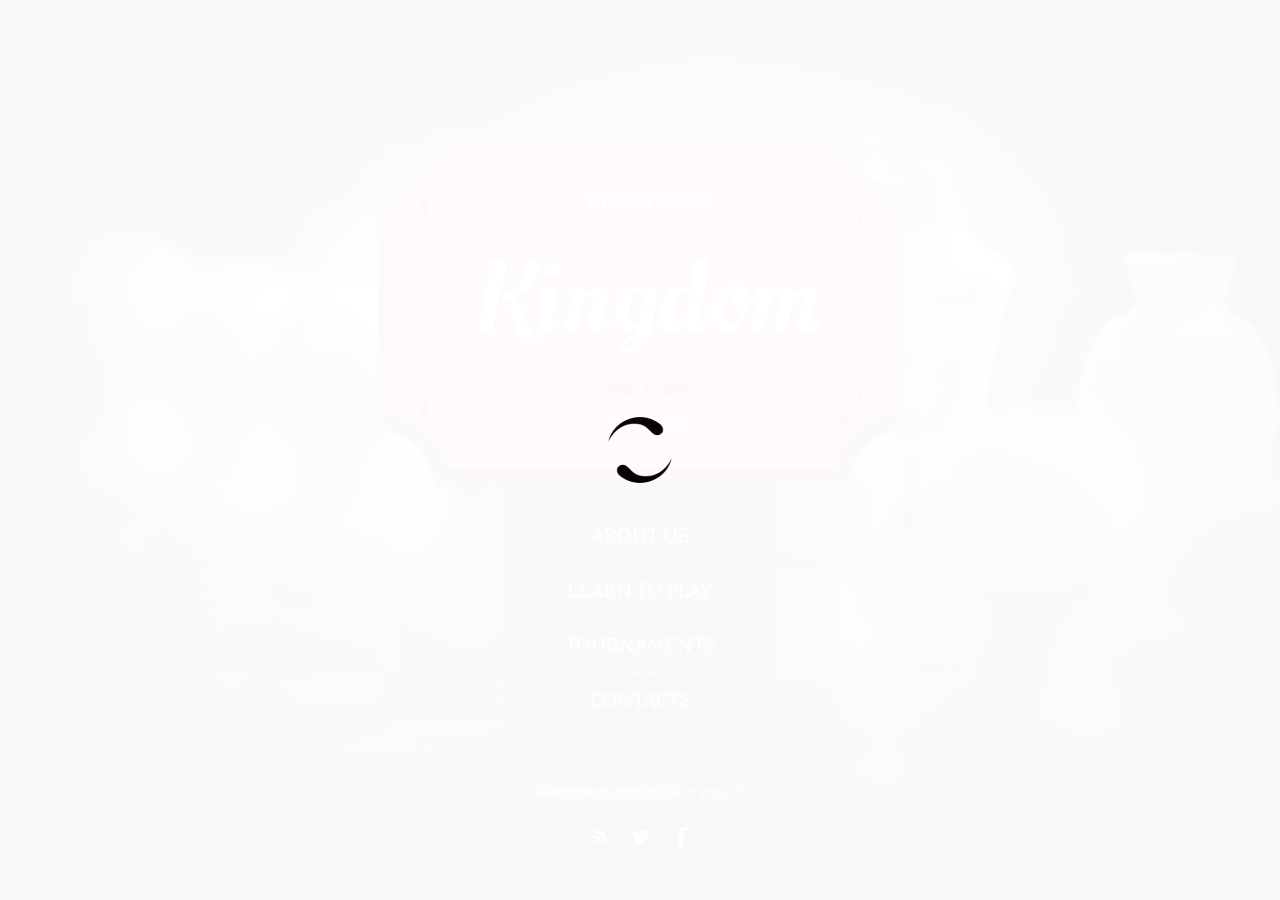
==== index.html @ 56e43ca1 "holden smells" ====
<!DOCTYPE HTML>
<html lang="en">
<head>
	<title>index</title>
	<meta charset="utf-8">
	<meta name="viewport" content="width=device-width, initial-scale=1.0">
    <link rel="icon" href="img/favicon.ico" type="image/x-icon">
    <link rel="shortcut icon" href="img/favicon.ico" type="image/x-icon" />
    <meta name="description" content="Your description">
    <meta name="keywords" content="Your keywords">
    <meta name="author" content="Your name">
 	<link rel="stylesheet" href="css/bootstrap.css" type="text/css" media="screen">
    <link rel="stylesheet" href="css/style.css" type="text/css" media="screen">
	<script type="text/javascript" src="js/include_script.js"></script>
	<!--[if lt IE 8]><div style='text-align:center'><a href="http://www.microsoft.com/windows/internet-explorer/default.aspx?ocid=ie6_countdown_bannercode"><img src="http://www.theie6countdown.com/img/upgrade.jpg"border="0"alt=""/></a></div><![endif]-->
  	<!--[if lt IE 9]>
	   	<script src="http://html5shim.googlecode.com/svn/trunk/html5.js"></script>
	    <link href="css/ie.css" rel="stylesheet" type="text/css">
    <![endif]-->
</head>
<body>
<!--web site spinner-->
	<div id="webSiteLoader"></div>
<!--button back top-->
	<!--<div id="back-top"></div>-->
<!--page spinner-->
	<div id="pageLoader"><div></div></div>
<!--background image-->
	<img class="image_resize" src="img/bg_pic.jpg" alt="">
<!--content wrapper-->
	<div id="wrapper">
<!--header-->
		<header>
			<div class="container">
				<div class="row">
					<div class="span12">
<!--logo and company name-->		
						<h1><a href="index.html" id="logo">forepoint</a></h1>
			<!--menu-->
                        <div class="menuMov">
							<div class="menu">
								<ul class="sf-menu">
									<li class="size_1"><a href="index1.html"><div class="mText">About US</div></a></li>
									<li class="size_2"><a href="index2.html"><div class="mText">LEARN TO PLAY</div></a>
										<ul class="submenu_1">
											<li><a href="index5.html">team</a></li>
											<li><a href="index5.html">news</a>
												<ul class="submenu_2">
													<li><a href="index5.html">Fresh</a></li>
													<li><a href="index5.html">Archive</a></li>
												</ul> 
											</li>
											<li><a href="index5.html">awards</a></li>
										</ul>
									</li>
									<li class="size_2"><a href="index3.html"><div class="mText">TOURNAMENTs</div></a></li>
									<li class="size_1 last"><a href="index4.html"><div class="mText">CONTACTS</div></a></li>
								</ul>
							</div>
						</div>
					</div>
				</div>
			</div>
		</header>
		<div class="splashHolder">	
			<div class="container">
				<div>
					<div class="logo_spl"></div>
					<div class="menu_spl">
						<ul>
                    		<li>
                    			<a href="index1.html">About US</a>
                    		</li>
                    		<li>
                    			<a href="index2.html">LEARN TO PLAY</a>
                    		</li>
                    		<li>
                    			<a href="index3.html">TOURNAMENTs</a>
                    		</li>
                    		<li>
                    			<a href="index4.html">CONTACTS</a>
                    		</li>
                    	</ul>
					</div>
				</div>
			</div>
    	</div>
<!--content-->	
		<div class="containerHolder">
    		<section>
                <div class="container">
                    <div class="dynamicContent">
                    	
                    </div>
                </div>
    		</section>
		</div>
<!--footer-->	
		<footer>
			<div class="container">
				<div class="row">
					<div class="span12">
						<p>Kingdom &copy; 2013 | <a class="link_0 animate" href="index6.html">Privacy Policy</a>&nbsp;<!-- {%FOOTER_LINK} --></p>
					</div>
				</div>
				<div class="row">
					<div class="span12">
						<ul class="social-icon">
							<li><a href="#" class="animate"><img src="img/soc_icon1.png" alt=""></a></li>
							<li><a href="#" class="animate"><img src="img/soc_icon2.png" alt=""></a></li>
							<li><a href="#" class="animate"><img src="img/soc_icon3.png" alt=""></a></li>
						</ul>
					</div>
				</div>
			</div>
		</footer>			
	</div>
	<script type="text/javascript" src="js/bootstrap.js"></script>
<!-- coded by Cleric -->
</body>
</html>
---- css/style.css ----
@import url(//fonts.googleapis.com/css?family=Bitter);
/*------ template stylization ------*/
body {
  background: #ffffff;
  font: 14px Arial, Helvetica, sans-serif;
  line-height: 24px;
  color: #775a56;
  min-width: 1200px;
}
.nav-collapse.collapse {
  text-transform: none;
}
#webSiteLoader {
  position: fixed;
  width: 100%;
  height: 100%;
  background: #ffffff url('../img/web_site_loader.gif') center no-repeat;
  z-index: 1023;
  top: 0;
}
#pageLoader {
  position: fixed;
  width: 72px;
  height: 72px;
  top: 50%;
  left: 50%;
  margin: -36px 0 0 -36px;
  background: url('../img/bg_loader.png') 0 0 no-repeat;
  z-index: 1000;
  padding: 3px;
  display: none;
}
#pageLoader > div {
  margin: 9px 10px;
  background: url('../img/web_page_loader.gif') 0 0 no-repeat;
  width: 46px;
  height: 46px;
}
#back-top {
  position: fixed;
  bottom: 10px;
  right: 10px;
  width: 50px;
  height: 50px;
  background: url("../img/up-arrow.png") center 12px no-repeat;
  z-index: 1000;
  -webkit-border-radius: 5px;
  -moz-border-radius: 5px;
  border-radius: 5px;
  display: none;
  cursor: pointer;
}
.animate,
.animate:hover {
  -webkit-transition: all 0.5s ease;
  -moz-transition: all 0.5s ease;
  -o-transition: all 0.5s ease;
  transition: all 0.5s ease;
}
h1 {
  position: absolute;
  margin: 146px 0 0 441px;
  z-index: 20;
}
h2 {
  text-shadow: 1px 2px 1px rgba(0, 0, 0, 0.5);
  text-transform: uppercase;
  line-height: 32px;
  margin-top: 2px;
}
h3 {
  color: #ffffff;
  text-shadow: 1px 2px 1px rgba(0, 0, 0, 0.5);
  text-transform: uppercase;
  line-height: 24px;
  margin-bottom: 0;
}
.extra-wrap {
  overflow: hidden;
}
/*------ header ------- */
header {
  position: absolute;
  width: 100%;
  z-index: 5;
  margin: 0 auto;
  top: 0;
  z-index: 800;
}
#logo {
  display: inline-block;
  position: relative;
  background: url('../img/logo2.png') 0 0 no-repeat;
  width: 290px;
  height: 196px;
  text-indent: -9999px;
  margin: 0;
}
#logo:hover {
  text-decoration: none;
}
/*--- menu ------*/
.menuMov {
  position: relative;
  width: 100%;
  height: 103px;
  margin: 0 auto;
  background: url('../img/bg_menu2.jpg') 0 0 repeat-x;
  margin-top: 193px;
  z-index: 10;
  -webkit-border-radius: 10px;
  -moz-border-radius: 10px;
  border-radius: 10px;
}
.menuMov .size_1 {
  width: 211px;
}
.menuMov .size_2 {
  width: 229px;
}
.menu {
  position: relative;
  z-index: 1;
  display: inline-block;
  text-transform: uppercase;
}
.sf-menu {
  z-index: 3;
  position: relative;
  display: inline-block;
  margin-left: 0;
}
.sf-menu > li:first-child + li {
  margin-right: 290px;
}
.sf-menu > li {
  position: relative;
  color: #ffffff;
  display: inline-block;
  float: left;
  height: 101px;
  text-align: center;
}
.sf-menu > li:after {
  position: absolute;
  display: block;
  width: 2px;
  height: 101px;
  background: url('../img/sep_menu.png') no-repeat 0 0;
  top: 0;
  right: -2px;
  pointer-events: none;
  content: "";
}
.sf-menu > li.last:after {
  display: none;
}
.sf-menu > li > a {
  display: inline-block;
  position: relative;
  width: 100%;
  height: 101px;
  overflow: hidden;
}
.sf-menu > li > a:hover {
  text-decoration: none;
}
.sf-menu > li.active > a {
  text-decoration: none;
}
.submenu_1 {
  position: absolute;
  top: 103px;
  left: 39px;
  width: 148px;
  padding: 20px 0;
  z-index: 5;
  background: #5e2f28;
  margin: 0;
}
.submenu_1 li {
  position: relative;
  list-style: none;
  text-align: center;
  margin-bottom: 7px;
}
.submenu_1 a {
  font: 15px/17px 'Bitter', serif;
  color: #ffffff;
  position: relative;
  display: inline-block;
  padding: 1px 0 1px  !important;
  text-decoration: none;
  z-index: 1;
  -webkit-transition: all 0.5s ease;
  -moz-transition: all 0.5s ease;
  -o-transition: all 0.5s ease;
  transition: all 0.5s ease;
}
.submenu_1 a:hover {
  color: #ff7f66 !important;
}
.submenu_1 li > a:hover,
.submenu_1 li .hoverItem {
  color: #ff7f66 !important;
}
.submenu_2 {
  position: absolute;
  width: 138px;
  left: 150px;
  top: -7px;
  z-index: 10;
  margin: 0;
  padding: 7px 0 7px;
  background: #3b1e19;
}
.submenu_2 .marTop {
  margin: 10px 0 0;
}
.submenu_2 .marBot {
  margin: 0 0 0px;
}
.submenu_2 a {
  color: #ffffff;
  -webkit-transition: all 0.5s ease;
  -moz-transition: all 0.5s ease;
  -o-transition: all 0.5s ease;
  transition: all 0.5s ease;
}
.submenu_2 a:hover {
  color: #ff7f66 !important;
}
.submenu_2 li > a:hover,
.submenu_2 li .hoverItem {
  color: #ff7f66 !important;
}
.mText {
  font: 20px/20px 'Bitter', serif;
  color: #ffffff;
  position: absolute;
  width: 100%;
  z-index: 1;
  text-align: center;
  left: 0;
  padding-top: 40px;
}
.mTextOver {
  font: 20px/20px 'Bitter', serif;
  color: #ff9a7c;
  position: relative;
  width: 100%;
  z-index: 3;
  text-align: center;
  top: -100px;
}
._area {
  position: absolute;
  width: 100%;
  height: 100%;
  top: 0;
  z-index: 5;
  left: 0;
  display: block;
}
._overPl {
  position: absolute;
  width: 100%;
  height: 84px;
  bottom: 100px;
  z-index: 2;
  left: 0;
  display: block;
  background: none;
}
._overLine {
  position: absolute;
  width: 100%;
  height: 4px;
  top: 0;
  z-index: 10;
  left: 0;
  display: none;
  background: #ff9a7c;
  opacity: 0;
}
/*--- menu end ------*/
/*--- header end ------*/
/*------ content ------- */
.splashHolder {
  position: absolute;
  width: 1170px;
  left: 50%;
  top: -725px;
  margin-left: -585px;
}
.splashHolder .container {
  text-align: center;
}
.splashHolder .logo_spl {
  position: relative;
  width: 100%;
  height: 355px;
  background: url('../img/logo1.png') 50% 0 no-repeat;
  z-index: 5;
}
.splashHolder .menu_spl {
  font: 20px/20px 'Bitter', serif;
  color: #ffffff;
  position: relative;
  display: inline-block;
  width: 274px;
  background: #5e3028 url('../img/bg_menu1.png') 0 bottom no-repeat;
  -webkit-box-shadow: 1px 2px 0 rgba(19, 12, 22, 0.4);
  -moz-box-shadow: 1px 2px 0 rgba(19, 12, 22, 0.4);
  box-shadow: 1px 2px 0 rgba(19, 12, 22, 0.4);
  -webkit-border-radius: 0 0 12px 12px;
  -moz-border-radius: 0 0 12px 12px;
  border-radius: 0 0 12px 12px;
  text-transform: uppercase;
  margin-top: -2px;
}
.splashHolder .menu_spl ul {
  margin: 0;
  padding: 25px 0 26px;
}
.splashHolder .menu_spl ul li {
  position: relative;
  list-style: none;
}
.splashHolder .menu_spl ul li:after {
  position: absolute;
  display: block;
  width: 47px;
  height: 4px;
  background: url('../img/sep_menu_spl.png') no-repeat 0 0;
  bottom: 0;
  right: 109px;
  pointer-events: none;
  content: "";
}
.splashHolder .menu_spl ul li.last:after {
  display: none;
}
.splashHolder .menu_spl ul li a {
  color: #ffffff;
  position: relative;
  display: inline-block;
  overflow: hidden;
  padding: 13px 0;
  width: 100%;
  z-index: 1;
  -webkit-transition: all 0.5s ease;
  -moz-transition: all 0.5s ease;
  -o-transition: all 0.5s ease;
  transition: all 0.5s ease;
}
.splashHolder .menu_spl ul li a:hover {
  color: #ff9a7c;
  text-decoration: none;
}
#wrapper .containerHolder {
  position: relative;
  width: 100%;
  z-index: 795;
  top: 0;
}
#wrapper section > div {
  position: relative;
}
#wrapper section {
  position: relative;
  width: 100%;
  height: 100%;
}
#wrapper > section > div {
  position: relative;
}
.container {
  position: relative;
  z-index: 1;
}
.dynamicContent {
  position: absolute;
  width: 100%;
  top: 378px;
}
.inner {
  padding: 0;
}
.cont_bg {
  position: absolute;
  width: 100%;
  height: 100%;
}
.block_1 {
  position: relative;
  display: block;
  background: #2f2524 url('../img/block_bg.jpg') 0 bottom repeat-x;
}
.block_1 img {
  margin-bottom: 19px;
}
.block_1 .block_info_1 {
  position: relative;
  display: inline-block;
  padding: 0 30px;
  text-align: center;
}
.block_1 .block_info_1 .sep_hor {
  margin-bottom: 8px;
}
.block_1 .block_info_1 p {
  margin-bottom: 5px;
}
.sep_hor {
  position: relative;
  display: block;
  width: 100%;
  height: 6px;
  background: url('../img/sep_cont.png') 50% 0 no-repeat;
}
.btn {
  font: 15px/16px 'Bitter', serif;
  letter-spacing: 0;
  color: #ffffff;
  text-shadow: none;
  position: relative;
  display: inline-block;
  padding: 0;
  border: none;
  -webkit-border-radius: 0;
  -moz-border-radius: 0;
  border-radius: 0;
  -webkit-box-shadow: inset 0 0 0;
  -moz-box-shadow: inset 0 0 0;
  box-shadow: inset 0 0 0;
  -webkit-box-shadow: none;
  -moz-box-shadow: none;
  box-shadow: none;
  cursor: pointer;
}
.btn:hover,
.btn:active {
  color: #ff7f66;
  text-decoration: none;
}
.btn1 {
  position: relative;
  padding: 0;
  margin-left: 317px;
  display: block!important;
  width: 53px;
  height: 55px;
  overflow: hidden;
}
.btn1 span {
  position: absolute;
  display: block;
  top: 0;
  width: 53px;
  height: 55px;
  background: url('../img/bg_more.png') 0 bottom no-repeat;
}
.block_2 {
  position: relative;
  display: block;
  padding: 30px 40px;
  background: #2f2524 url('../img/block_bg.jpg') 0 bottom repeat-x;
}
/*----------------------------scroll----------------------------*/
.scroll {
  height: 252px!important;
  overflow: hidden!important;
  top: 9px;
  left: 0;
  display: inline-block;
}
.scroll-btns {
  position: relative;
  float: right;
  top: -325px;
  z-index: 200;
  display: block;
}
.btndown,
.btnup {
  display: inline-block;
  position: relative;
  width: 30px;
  height: 30px;
  float: left;
  margin-left: 7px;
  -webkit-border-radius: 6px;
  -moz-border-radius: 6px;
  border-radius: 6px;
}
.btndown > span,
.btnup > span {
  position: relative;
  display: block;
  width: 100%;
  height: 100%;
}
.btndown > span {
  background: url('../img/up_button.png') 0 top no-repeat;
  width: 30px;
  height: 30px;
  overflow: hidden;
  -webkit-transition: all 0.25s ease;
  -moz-transition: all 0.25s ease;
  -o-transition: all 0.25s ease;
  transition: all 0.25s ease;
}
.btndown:hover > span {
  background: url('../img/up_button.png') 0 bottom no-repeat;
  -webkit-transition: all 0.25s ease;
  -moz-transition: all 0.25s ease;
  -o-transition: all 0.25s ease;
  transition: all 0.25s ease;
}
.btnup > span {
  background: url('../img/down_button.png') 0 top no-repeat;
  width: 30px;
  height: 30px;
  overflow: hidden;
  -webkit-transition: all 0.25s ease;
  -moz-transition: all 0.25s ease;
  -o-transition: all 0.25s ease;
  transition: all 0.25s ease;
}
.btnup:hover > span {
  background: url('../img/down_button.png') 0 bottom no-repeat;
  -webkit-transition: all 0.25s ease;
  -moz-transition: all 0.25s ease;
  -o-transition: all 0.25s ease;
  transition: all 0.25s ease;
}
/*----------------------------endscroll----------------------------*/
.list1 {
  margin: 0;
  list-style: none;
}
.list1 h4 {
  position: relative;
  display: block;
  text-transform: uppercase;
  color: #ffffff;
  margin-bottom: 5px;
  font-style: normal;
  margin-top: -1px;
}
.list1 h3 {
  margin-bottom: 0;
  letter-spacing: -1px;
}
.list1 h3 a {
  color: #ff7f66;
  -webkit-transition: all 0.5s ease;
  -moz-transition: all 0.5s ease;
  -o-transition: all 0.5s ease;
  transition: all 0.5s ease;
}
.list1 h3 a:hover {
  color: #ffffff;
  text-decoration: none;
}
.list1 .last {
  margin-bottom: 0 !important;
  padding-bottom: 0 !important;
  border-bottom: none!important;
}
.list1 > li {
  overflow: hidden;
  margin-bottom: 1px;
  padding-bottom: 5px;
  border-bottom: 1px solid #312423;
}
.list1 > li > .badge > strong {
  display: block;
  margin-bottom: 0px;
}
.list1 > li.last {
  margin-bottom: 0;
}
.list1 > li > .badge {
  padding: 12px 18px 6px;
  margin: 17px 26px 2px 0;
  float: left;
  -webkit-border-radius: 9px;
  -moz-border-radius: 9px;
  border-radius: 9px;
  color: #f3f3f3;
  text-align: center;
  -webkit-box-shadow: none;
  -moz-box-shadow: none;
  box-shadow: none;
  background: #c55835 url('../img/bg_date.jpg') center top;
}
.list1 > li > .badge > strong {
  margin: 3px 0 26px 0;
  font: 700 35px/26px 'Bitter', serif;
  text-shadow: 1px 2px 1px rgba(255, 53, 41, 0.25);
  color: #f5f5f5;
}
.list1 > li > .badge > span {
  text-transform: uppercase;
  font: 700 15px/22px 'Bitter', serif;
  text-shadow: 1px 2px 1px rgba(255, 53, 41, 0.4);
  color: #f7f7f7;
}
.title {
  color: #ffffff;
}
.block_3 {
  position: relative;
  display: block;
  padding: 30px 0 0 40px;
  background: #2f2524 url('../img/block_bg.jpg') 0 bottom repeat-x;
}
.block_3 .btn1 {
  margin: -52px 0 0 677px;
}
.list2 {
  position: relative;
  display: inline-block;
  margin: 23px 0 0;
}
.list2 li {
  list-style: none;
  width: 330px;
  float: left;
  margin: 0 46px 20px 0;
}
.list2 li img {
  position: relative;
  display: inline-block;
  float: left;
  -webkit-border-radius: 10px;
  -moz-border-radius: 10px;
  border-radius: 10px;
  margin: 3px 19px 0 0;
}
.list2 li p {
  overflow: hidden;
}
.list2 .right {
  margin-right: 0!important;
}
.link_1 {
  color: #ffffff;
  text-decoration: underline;
}
.link_1:hover {
  color: #ff7f66;
  text-decoration: underline;
}
.block_4 {
  position: relative;
  display: block;
  padding: 30px 25px 59px 40px;
  background: #2f2524 url('../img/block_bg.jpg') 0 bottom repeat-x;
}
.block_4 p {
  position: relative;
  margin-top: 35px;
}
.list3 {
  position: relative;
  display: inline-block;
  margin: -4px 0 0;
}
.list3 li {
  width: 100%;
  position: relative;
  display: inline-block;
  float: left;
  background: url('../img/marker.png') 0 9px no-repeat;
  padding: 0 0 0 15px;
  min-height: 18px;
  margin: 0;
}
.list3 a {
  color: #ffffff;
  text-decoration: none;
}
.block_5 {
  position: relative;
  display: block;
  padding: 30px 25px 26px 40px;
  background: #2f2524 url('../img/block_bg.jpg') 0 bottom repeat-x;
}
.block_5 p {
  position: relative;
  margin-top: 35px;
}
.block_5 .list3 {
  margin-top: 5px;
}
.block_6 {
  position: relative;
  display: block;
  padding: 30px 40px;
  background: #2f2524 url('../img/block_bg.jpg') 0 bottom repeat-x;
}
.scroll_2 {
  position: relative;
  height: 225px!important;
  width: 100%;
  overflow: hidden!important;
  margin-top: 27px;
  display: inline-block;
}
.list4 {
  position: relative;
  margin: 0;
  color: #ffffff;
}
.list4 li {
  list-style: none;
  line-height: 21px;
  margin-bottom: 9px;
}
.list4 .left {
  position: relative;
  display: inline-block;
  float: left;
  width: 320px;
  margin-right: 45px;
}
.list4 .left .bg {
  background: url('../img/tour_bg.png') 0 0 repeat;
}
.list4 .left ul {
  margin: 0;
}
.list4 .left ul li .badge_num {
  position: relative;
  display: inline-block;
  width: 25px;
  text-align: center;
  margin-right: 6px;
}
.list4 .left ul li .points {
  padding-right: 14px;
}
.list4 .left ul .bg .badge_num {
  border-right: 1px solid #241a19;
}
.list4 .right {
  position: relative;
  display: inline-block;
  width: 320px;
}
.list4 .right .bg {
  background: url('../img/tour_bg.png') 0 0 repeat;
}
.list4 .right ul {
  margin: 0;
}
.list4 .right ul li .badge_num {
  position: relative;
  display: inline-block;
  width: 25px;
  text-align: center;
  margin-right: 6px;
}
.list4 .right ul li .points {
  padding-right: 14px;
}
.list4 .right ul .bg .badge_num {
  border-right: 1px solid #241a19;
}
.list4 .right ul .last {
  margin-bottom: 15px!important;
}
.g_map {
  position: relative;
  display: inline-block;
  float: left;
  width: 446px;
  height: 226px;
  margin: 26px 21px 0 0;
}
iframe {
  position: relative;
  border: none;
  display: inline-block;
  outline: none;
  width: 446px;
  height: 226px;
  -webkit-border-radius: 10px;
  -moz-border-radius: 10px;
  border-radius: 10px;
  background: url('../img/web_site_loader.gif') center no-repeat #ffffff !important;
}
.width1 {
  display: inline-block;
  width: 85px;
}
.block_info_2 {
  position: relative;
  display: inline-block;
  overflow: hidden;
  margin-top: 23px;
}
.block_7 {
  position: relative;
  display: block;
  padding: 30px 0 0 40px;
  overflow: hidden;
  background: #2f2524 url('../img/block_bg.jpg') 0 bottom repeat-x;
}
.block_7 .btn1 {
  margin: -18px 0 0 677px;
}
.block_8 {
  position: relative;
  display: block;
  padding: 30px 25px 35px 40px;
  background: #2f2524 url('../img/block_bg.jpg') 0 bottom repeat-x;
}
.block_9 {
  position: relative;
  display: block;
  padding: 30px 40px 14px;
  background: #2f2524 url('../img/block_bg.jpg') 0 bottom repeat-x;
}
.block_9 p {
  margin-top: 35px;
}
.block_10 {
  position: relative;
  display: block;
  padding: 30px 40px 49px;
  overflow: hidden;
  background: #2f2524 url('../img/block_bg.jpg') 0 bottom repeat-x;
}
.block_10 img {
  position: relative;
  display: inline-block;
  float: left;
  margin: 45px 120px 0 53px;
}
.block_10 p {
  margin-top: 35px;
}
.block_11 {
  position: relative;
  display: block;
  padding: 30px 40px;
  overflow: hidden;
  background: #2f2524 url('../img/block_bg.jpg') 0 bottom repeat-x;
  min-height: 341px;
}
/* ============================= forms ============================= */
#form1 {
  position: relative;
  margin: 38px 0 0;
  width: 100%;
}
label {
  margin: 0!important;
}
#form1 input {
  font: 14px/18px Arial, Helvetica, sans-serif;
  color: #ffffff;
  text-transform: none;
  margin: 0 0 8px;
  padding: 3px 11px 1px;
  width: 268px;
  border: 1px solid #393030;
  -webkit-box-shadow: none;
  -moz-box-shadow: none;
  box-shadow: none;
  -webkit-border-radius: 0;
  -moz-border-radius: 0;
  border-radius: 0;
  min-height: 20px;
  background: #393030;
}
#form1 textarea {
  resize: none;
  margin: 0;
  font: 14px/18px Arial, Helvetica, sans-serif;
  color: #ffffff;
  padding: 3px 11px;
  width: 268px;
  height: 105px;
  border: 1px solid #393030;
  -webkit-box-shadow: none;
  -moz-box-shadow: none;
  box-shadow: none;
  -webkit-border-radius: 0;
  -moz-border-radius: 0;
  border-radius: 0;
  min-height: 20px;
  background: #393030;
}
#form1 label {
  position: relative;
  display: inline-block;
  min-height: 36px;
}
#form1 .error,
#form1 .empty {
  position: absolute;
  bottom: -1px;
  display: none;
  font-size: 9px;
  line-height: 9px;
  color: #cc666d;
  text-transform: none;
}
.btns {
  position: relative;
  display: block;
  margin: 23px 0 0;
  float: right;
  text-transform: uppercase;
}
.btns a {
  margin: 0 13px 0 5px;
  float: right;
}
#form1 .message .error,
#form1 .message .empty {
  position: absolute;
  bottom: -15px;
  display: none;
  font-size: 9px;
  line-height: 16px;
  color: #cc666d;
  text-transform: none;
}
/* Form defaults */
input,
select,
textarea {
  color: #797a7c;
}
.success {
  position: absolute;
  width: 290px;
  color: #ffffff;
  text-align: center;
  z-index: 1;
  background: #393030;
  border: 1px solid #393030;
  -webkit-border-radius: 0;
  -moz-border-radius: 0;
  border-radius: 0;
  padding: 9px 0;
}
/* ============================= end forms ============================= */
/* ============================= search ============================= */
#search {
  position: relative;
  display: inline-block;
  margin-top: 12px;
}
#search input[type="text"] {
  -webkit-box-shadow: none;
  -moz-box-shadow: none;
  box-shadow: none;
}
#search input[type="text"]:focus {
  -webkit-box-shadow: none;
  -moz-box-shadow: none;
  box-shadow: none;
}
#search input:focus {
  -webkit-box-shadow: none;
  -moz-box-shadow: none;
  box-shadow: none;
}
#search input {
  font-size: 14px;
  color: #ffffff;
  width: 313px;
  padding: 2px 10px;
  border: 1px solid #393030;
  -webkit-border-radius: 0;
  -moz-border-radius: 0;
  border-radius: 0;
  background: #393030;
  float: left;
  margin-right: 8px;
}
.search_result {
  color: #ffffff;
}
.search_title {
  margin-bottom: 5px;
  font-weight: 400;
}
.search_title a {
  color: #ffffff;
  -webkit-transition: all 0.5s ease;
  -moz-transition: all 0.5s ease;
  -o-transition: all 0.5s ease;
  transition: all 0.5s ease;
}
.search_title a:hover {
  color: #ff7f66;
  text-decoration: none;
}
.search_list {
  margin-top: 30px;
  display: inline-block;
}
.search_list li {
  margin-bottom: 40px;
  display: inline-block;
}
.search_list .search {
  font-size: 25px;
  color: #ffffff;
}
#searchButton {
  position: absolute;
  display: inline-block;
  text-transform: uppercase;
  margin: 6px 0 0;
  z-index: 10;
}
/* ============================= end search ============================= */
/*--- content end ------*/
/*------ footer ------- */
footer {
  font: 12px/12px 'Bitter', serif;
  text-transform: uppercase;
  color: #ffffff;
  position: absolute;
  bottom: 0;
  width: 100%;
  z-index: 600;
  text-align: center;
}
footer p {
  margin-bottom: 18px;
}
.social-icon {
  position: relative;
  margin: 3px 0 38px;
}
.social-icon > li {
  display: inline-block;
  margin: 0 2px;
}
.social-icon > li > a {
  display: inline-block;
  width: 36px;
  height: 36px;
}
.link_0 {
  color: #ffffff;
}
.link_0:hover {
  color: #ff7f66;
  text-decoration: none;
}
/*--- footer end ------*/
/*----- media queries ------*/
@media (min-width: 1200px) {
  
}
@media (min-width: 768px) and (max-width: 979px) {
  
}
@media (max-width: 767px) {
  
}
@media (max-width: 480px) {
  
}
/*Core variables and mixins*/
.clearfix {
  *zoom: 1;
}
.clearfix:before,
.clearfix:after {
  display: table;
  content: "";
  line-height: 0;
}
.clearfix:after {
  clear: both;
}
.hide-text {
  font: 0/0 a;
  color: transparent;
  text-shadow: none;
  background-color: transparent;
  border: 0;
}
.input-block-level {
  display: block;
  width: 100%;
  min-height: 34px;
  -webkit-box-sizing: border-box;
  -moz-box-sizing: border-box;
  box-sizing: border-box;
}
---- css/ie.css ----
.navbar_ .nav-collapse_ {
    overflow: visible;
  }
  body {
  	min-width: 950px;
  }
 #panel .nav-collapse.collapse {
 	overflow: visible;
  }
  #advanced span.trigger strong{filter:alpha(opacity=0);}
#advanced.closed span.trigger strong{filter:alpha(opacity=100);}

#advanced .dropdown-menu li li a {
  display: inline-block;
}
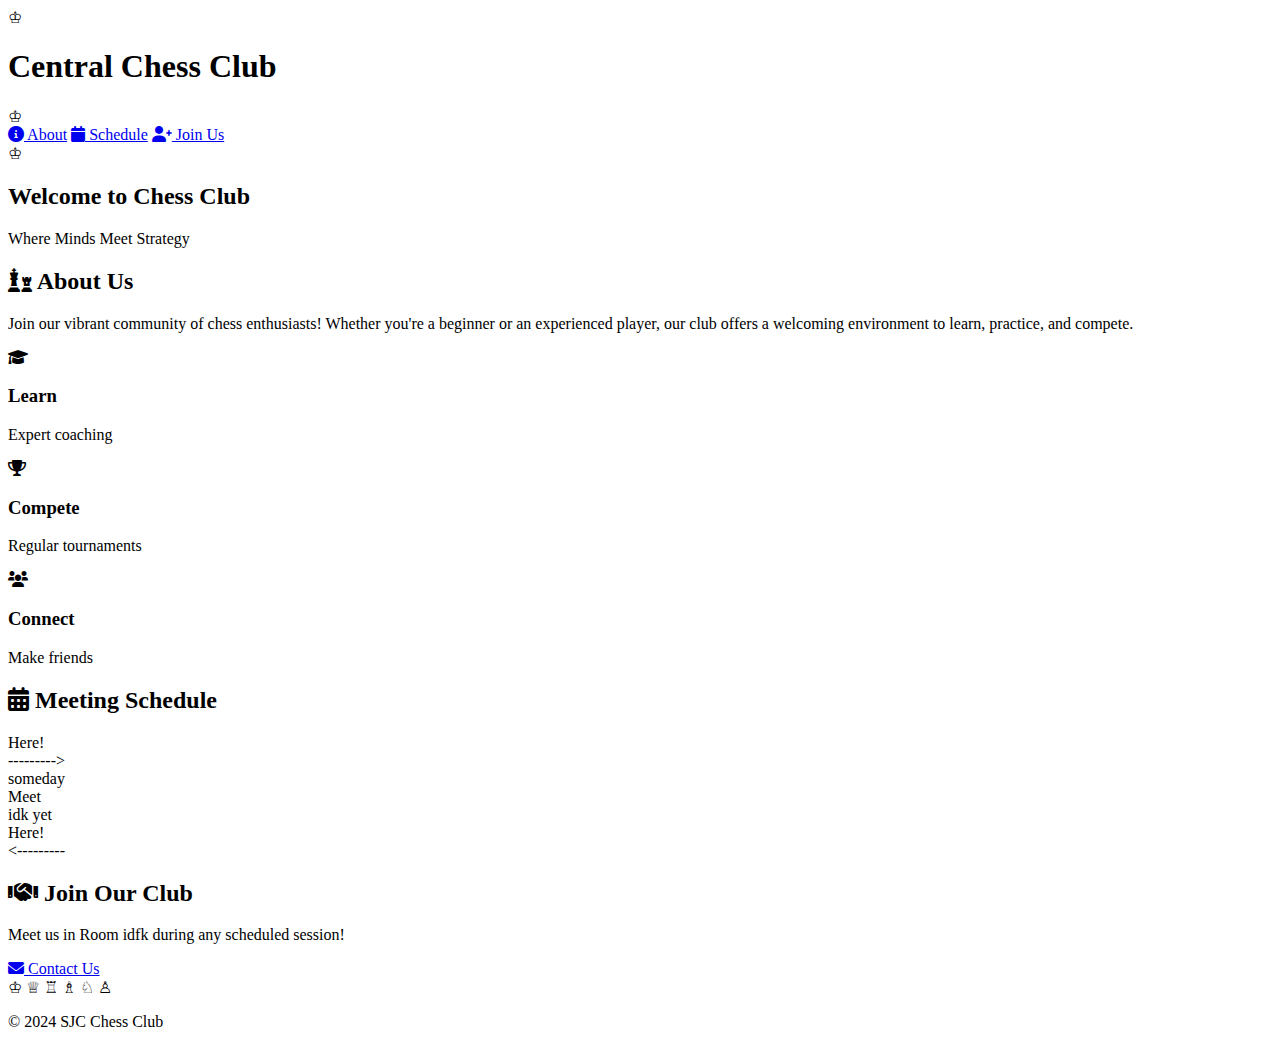
==== commit 90a01c3b: "Update index.html" ====
--- a/index.html
+++ b/index.html
@@ -1,121 +1,111 @@
-<!DOCTYPE HTML>
-<html lang="en">
-<head>
-	<title>index</title>
-	<meta charset="utf-8">
-	<meta name="viewport" content="width=device-width, initial-scale=1.0">
-    <link rel="icon" href="img/favicon.ico" type="image/x-icon">
-    <link rel="shortcut icon" href="img/favicon.ico" type="image/x-icon" />
-    <meta name="description" content="Your description">
-    <meta name="keywords" content="Your keywords">
-    <meta name="author" content="Your name">
- 	<link rel="stylesheet" href="css/bootstrap.css" type="text/css" media="screen">
-    <link rel="stylesheet" href="css/style.css" type="text/css" media="screen">
-	<script type="text/javascript" src="js/include_script.js"></script>
-	<!--[if lt IE 8]><div style='text-align:center'><a href="http://www.microsoft.com/windows/internet-explorer/default.aspx?ocid=ie6_countdown_bannercode"><img src="http://www.theie6countdown.com/img/upgrade.jpg"border="0"alt=""/></a></div><![endif]-->
-  	<!--[if lt IE 9]>
-	   	<script src="http://html5shim.googlecode.com/svn/trunk/html5.js"></script>
-	    <link href="css/ie.css" rel="stylesheet" type="text/css">
-    <![endif]-->
-</head>
-<body>
-<!--web site spinner-->
-	<div id="webSiteLoader"></div>
-<!--button back top-->
-	<!--<div id="back-top"></div>-->
-<!--page spinner-->
-	<div id="pageLoader"><div></div></div>
-<!--background image-->
-	<img class="image_resize" src="img/bg_pic.jpg" alt="">
-<!--content wrapper-->
-	<div id="wrapper">
-<!--header-->
-		<header>
-			<div class="container">
-				<div class="row">
-					<div class="span12">
-<!--logo and company name-->		
-						<h1><a href="index.html" id="logo">forepoint</a></h1>
-			<!--menu-->
-                        <div class="menuMov">
-							<div class="menu">
-								<ul class="sf-menu">
-									<li class="size_1"><a href="index1.html"><div class="mText">About US</div></a></li>
-									<li class="size_2"><a href="index2.html"><div class="mText">LEARN TO PLAY</div></a>
-										<ul class="submenu_1">
-											<li><a href="index5.html">team</a></li>
-											<li><a href="index5.html">news</a>
-												<ul class="submenu_2">
-													<li><a href="index5.html">Fresh</a></li>
-													<li><a href="index5.html">Archive</a></li>
-												</ul> 
-											</li>
-											<li><a href="index5.html">awards</a></li>
-										</ul>
-									</li>
-									<li class="size_2"><a href="index3.html"><div class="mText">TOURNAMENTs</div></a></li>
-									<li class="size_1 last"><a href="index4.html"><div class="mText">CONTACTS</div></a></li>
-								</ul>
-							</div>
-						</div>
-					</div>
-				</div>
-			</div>
-		</header>
-		<div class="splashHolder">	
-			<div class="container">
-				<div>
-					<div class="logo_spl"></div>
-					<div class="menu_spl">
-						<ul>
-                    		<li>
-                    			<a href="index1.html">About US</a>
-                    		</li>
-                    		<li>
-                    			<a href="index2.html">LEARN TO PLAY</a>
-                    		</li>
-                    		<li>
-                    			<a href="index3.html">TOURNAMENTs</a>
-                    		</li>
-                    		<li>
-                    			<a href="index4.html">CONTACTS</a>
-                    		</li>
-                    	</ul>
-					</div>
-				</div>
-			</div>
-    	</div>
-<!--content-->	
-		<div class="containerHolder">
-    		<section>
-                <div class="container">
-                    <div class="dynamicContent">
-                    	
-                    </div>
-                </div>
-    		</section>
-		</div>
-<!--footer-->	
-		<footer>
-			<div class="container">
-				<div class="row">
-					<div class="span12">
-						<p>Kingdom &copy; 2013 | <a class="link_0 animate" href="index6.html">Privacy Policy</a>&nbsp;<!-- {%FOOTER_LINK} --></p>
-					</div>
-				</div>
-				<div class="row">
-					<div class="span12">
-						<ul class="social-icon">
-							<li><a href="#" class="animate"><img src="img/soc_icon1.png" alt=""></a></li>
-							<li><a href="#" class="animate"><img src="img/soc_icon2.png" alt=""></a></li>
-							<li><a href="#" class="animate"><img src="img/soc_icon3.png" alt=""></a></li>
-						</ul>
-					</div>
-				</div>
-			</div>
-		</footer>			
-	</div>
-	<script type="text/javascript" src="js/bootstrap.js"></script>
-<!-- coded by Cleric -->
-</body>
-</html>+<!DOCTYPE html>
+<html lang="en">
+  <head>
+    <meta charset="UTF-8" />
+    <meta name="viewport" content="width=device-width, initial-scale=1.0" />
+    <title>Central Chess Club</title>
+    <link rel="stylesheet" href="style.css" />
+    <link rel="stylesheet" href="https://cdnjs.cloudflare.com/ajax/libs/font-awesome/6.0.0/css/all.min.css" />
+  </head>
+  <body>
+    <header>
+      <nav>
+        <div class="logo">
+          <span class="chess-piece">♔</span>
+          <h1>Central Chess Club</h1>
+          <span class="chess-piece">♔</span>
+        </div>
+        <div class="nav-links">
+          <a href="#about"><i class="fas fa-info-circle"></i> About</a>
+          <a href="#schedule"><i class="fas fa-calendar"></i> Schedule</a>
+          <a href="#join"><i class="fas fa-user-plus"></i> Join Us</a>
+        </div>
+      </nav>
+    </header>
+
+    <main>
+      <section id="hero" class="chessboard-pattern">
+        <div class="hero-content">
+          <div class="hero-title">
+            <span class="chess-piece-hero">♔</span>
+            <h2>Welcome to Chess Club</h2>
+          </div>
+          <p class="tagline">Where Minds Meet Strategy</p>
+          <!--
+          <div class="hero-pieces">
+            <span>♖</span>
+            <span>♗</span>
+            <span>♘</span>
+            <span>♙</span>
+          </div>
+        </div>
+        -->
+      </section>
+
+      <section id="about">
+        <h2><i class="fas fa-chess"></i> About Us</h2>
+        <div class="content-box">
+          <p>Join our vibrant community of chess enthusiasts! Whether you're a beginner or an experienced player, our club offers a welcoming environment to learn, practice, and compete.</p>
+          <div class="features">
+            <div class="feature">
+              <i class="fas fa-graduation-cap"></i>
+              <h3>Learn</h3>
+              <p>Expert coaching</p>
+            </div>
+            <div class="feature">
+              <i class="fas fa-trophy"></i>
+              <h3>Compete</h3>
+              <p>Regular tournaments</p>
+            </div>
+            <div class="feature">
+              <i class="fas fa-users"></i>
+              <h3>Connect</h3>
+              <p>Make friends</p>
+            </div>
+          </div>
+        </div>
+      </section>
+
+      <section id="schedule">
+        <h2><i class="fas fa-calendar-alt"></i> Meeting Schedule</h2>
+        <div class="content-box schedule-grid">
+          <div class="schedule-item">
+            <div class="day">Here!</div>
+            <div class="event">---------></div>
+          </div>
+          <div class="schedule-item">
+            <div class="day">someday</div>
+            <div class="event">Meet</div>
+            <div class="time">idk yet</div>
+          </div>
+          <div class="schedule-item">
+            <div class="day">Here!</div>
+            <div class="event"><---------</div>
+          </div>
+        </div>
+      </section>
+
+      <section id="join">
+        <h2><i class="fas fa-handshake"></i> Join Our Club</h2>
+        <div class="content-box join-box">
+          <p>Meet us in Room idfk during any scheduled session!</p>
+          <a href="mailto:example@example.com" class="cta-button">
+            <i class="fas fa-envelope"></i> Contact Us
+          </a>
+          <div class="chess-pieces">♔ ♕ ♖ ♗ ♘ ♙</div>
+        </div>
+      </section>
+    </main>
+
+    <footer>
+      <p>© 2024 SJC Chess Club</p>
+      <!--
+      <div class="social-links">
+        <a href="#" class="social-icon"><i class="fab fa-twitter"></i></a>
+        <a href="#" class="social-icon"><i class="fab fa-instagram"></i></a>
+        <a href="#" class="social-icon"><i class="fab fa-discord"></i></a>
+      </div>
+      -->
+    </footer>
+  </body>
+</html>
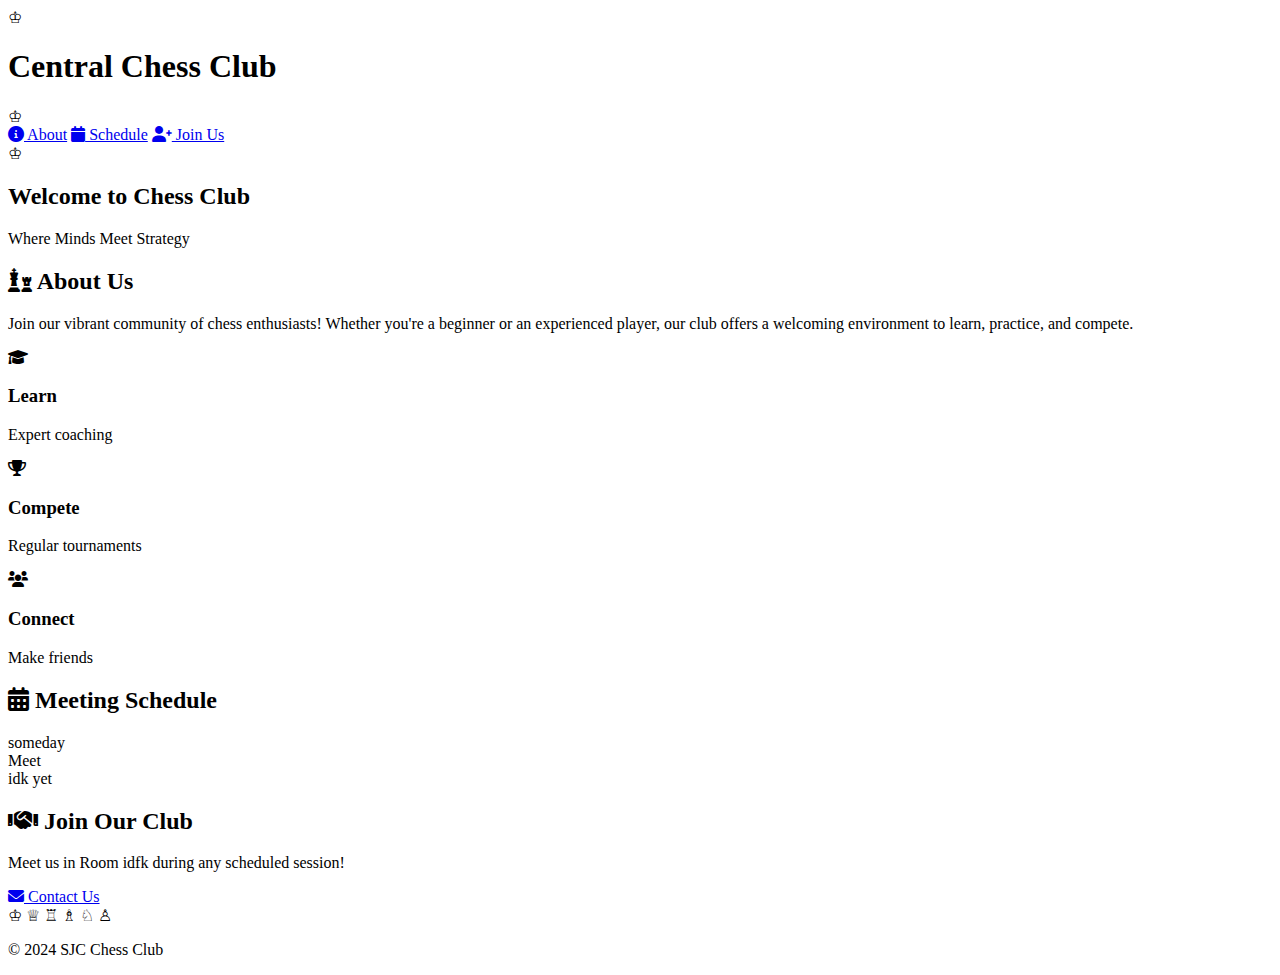
==== commit 8da28915: "Update index.html" ====
--- a/index.html
+++ b/index.html
@@ -68,19 +68,10 @@
 
       <section id="schedule">
         <h2><i class="fas fa-calendar-alt"></i> Meeting Schedule</h2>
-        <div class="content-box schedule-grid">
-          <div class="schedule-item">
-            <div class="day">Here!</div>
-            <div class="event">---------></div>
-          </div>
           <div class="schedule-item">
             <div class="day">someday</div>
             <div class="event">Meet</div>
             <div class="time">idk yet</div>
-          </div>
-          <div class="schedule-item">
-            <div class="day">Here!</div>
-            <div class="event"><---------</div>
           </div>
         </div>
       </section>
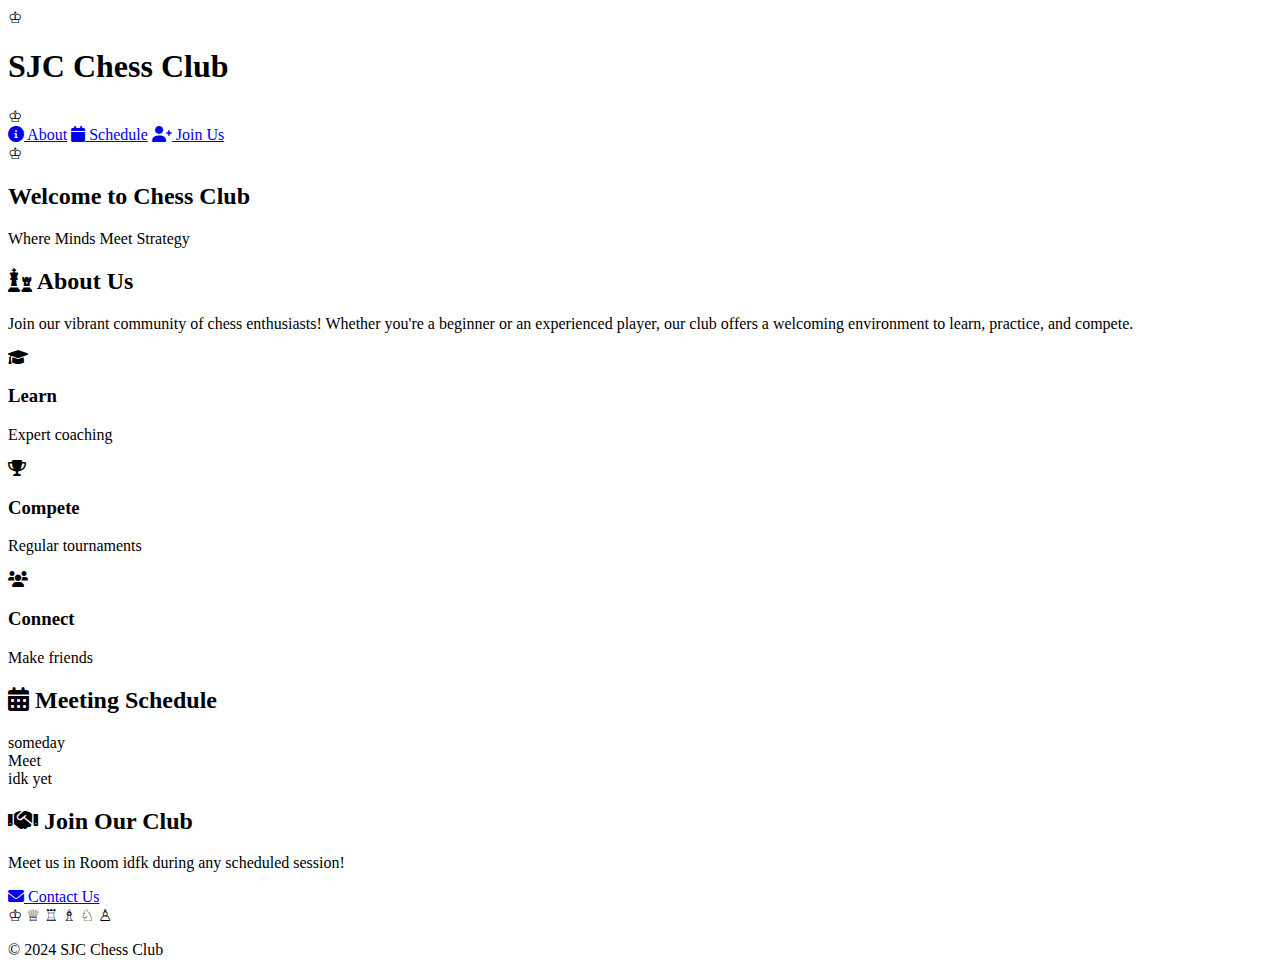
==== commit c9726eab: "Update index.html" ====
--- a/index.html
+++ b/index.html
@@ -3,7 +3,8 @@
   <head>
     <meta charset="UTF-8" />
     <meta name="viewport" content="width=device-width, initial-scale=1.0" />
-    <title>Central Chess Club</title>
+    <title>SJC Chess Club</title>
+    <link rel="icon" type="image/x-icon" href="chess-logo.png">
     <link rel="stylesheet" href="style.css" />
     <link rel="stylesheet" href="https://cdnjs.cloudflare.com/ajax/libs/font-awesome/6.0.0/css/all.min.css" />
   </head>
@@ -12,7 +13,7 @@
       <nav>
         <div class="logo">
           <span class="chess-piece">♔</span>
-          <h1>Central Chess Club</h1>
+          <h1>SJC Chess Club</h1>
           <span class="chess-piece">♔</span>
         </div>
         <div class="nav-links">
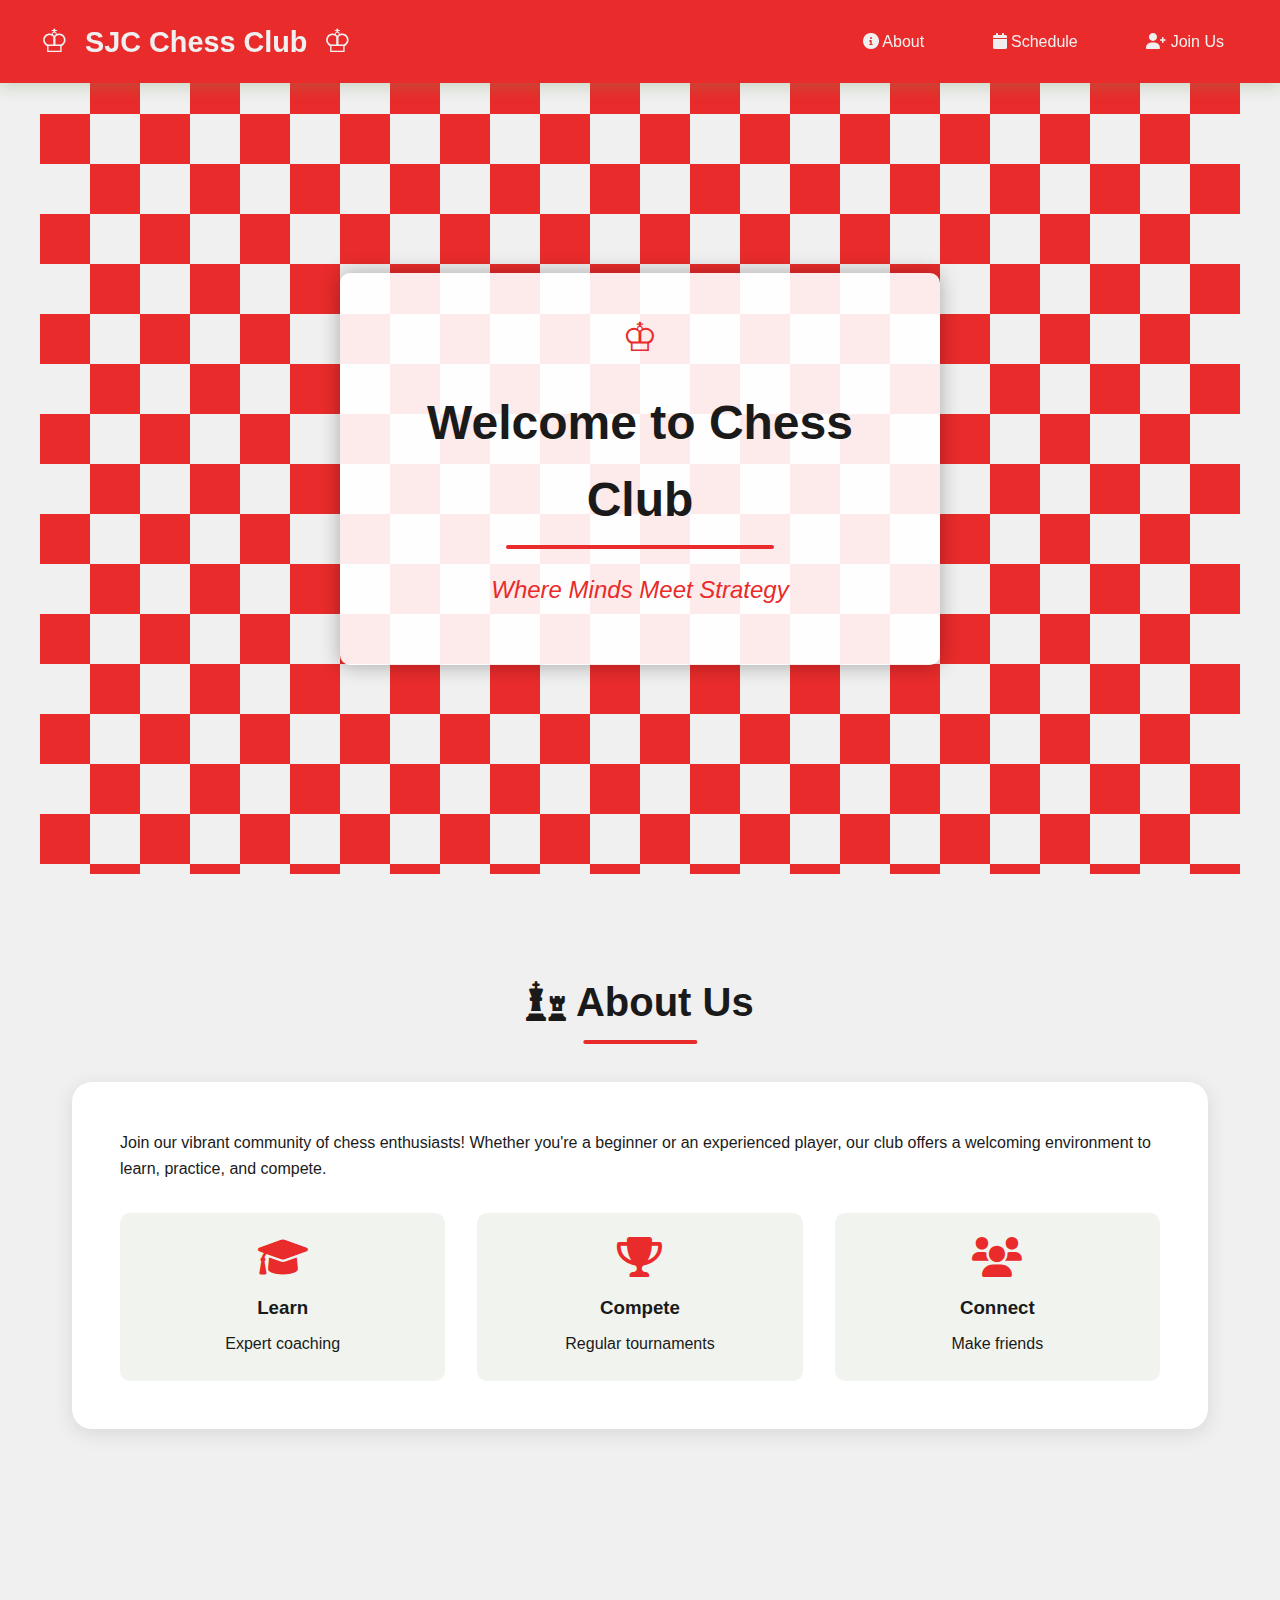
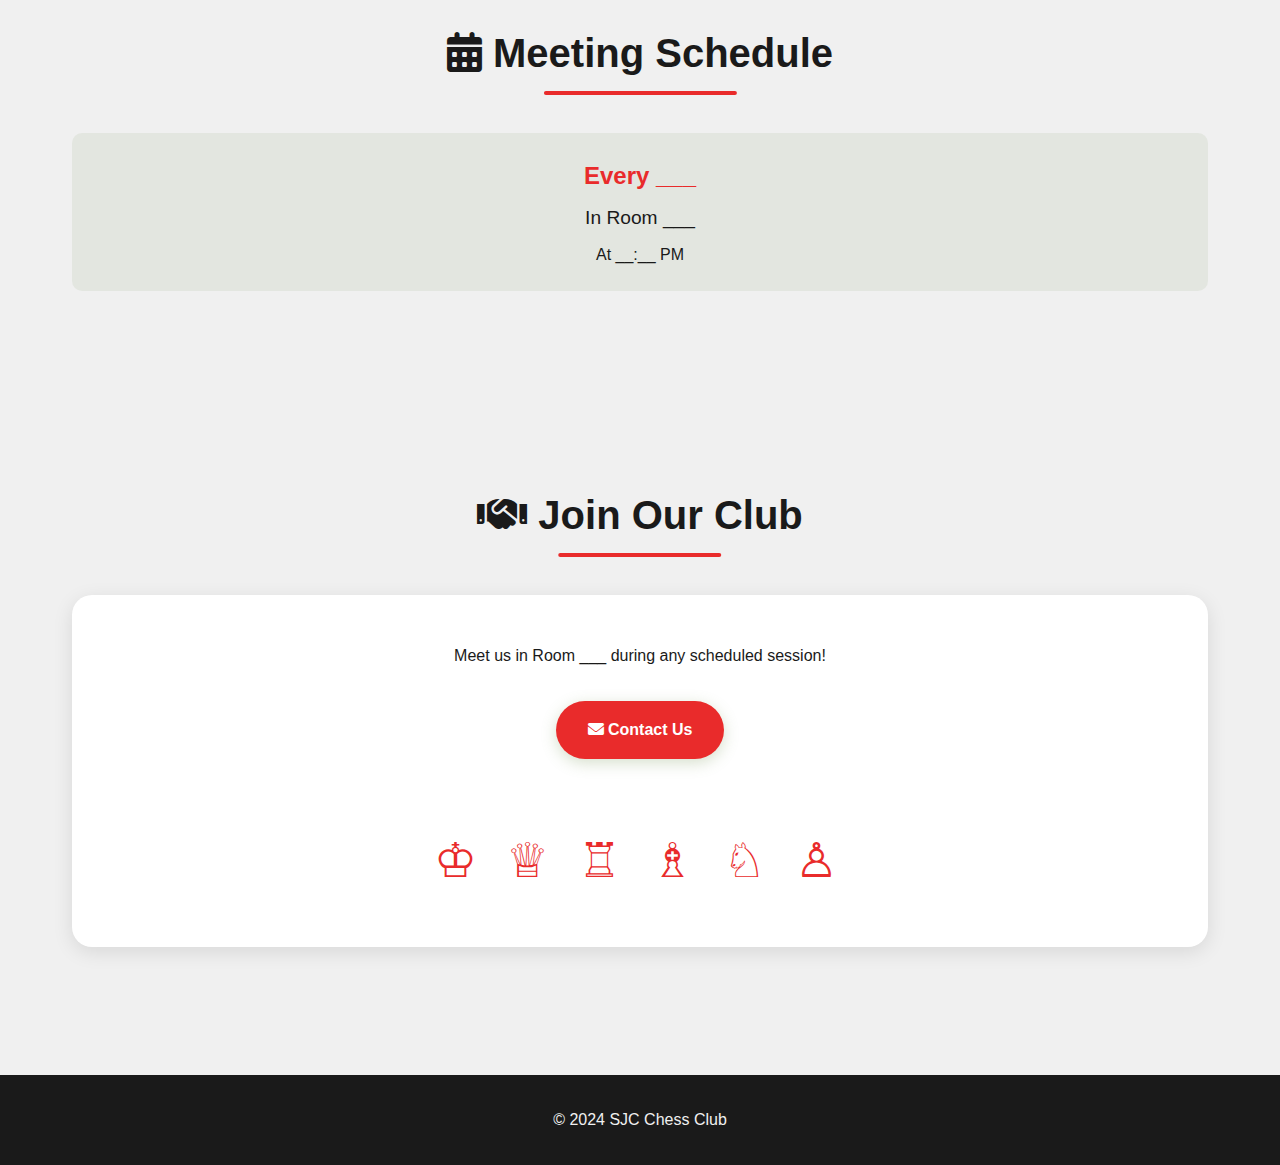
==== commit cf9028a1: "Update index.html" ====
--- a/index.html
+++ b/index.html
@@ -70,9 +70,9 @@
       <section id="schedule">
         <h2><i class="fas fa-calendar-alt"></i> Meeting Schedule</h2>
           <div class="schedule-item">
-            <div class="day">someday</div>
-            <div class="event">Meet</div>
-            <div class="time">idk yet</div>
+            <div class="day">Every ___</div>
+            <div class="event">In Room ___</div>
+            <div class="time">At __:__ PM</div>
           </div>
         </div>
       </section>
@@ -80,7 +80,7 @@
       <section id="join">
         <h2><i class="fas fa-handshake"></i> Join Our Club</h2>
         <div class="content-box join-box">
-          <p>Meet us in Room idfk during any scheduled session!</p>
+          <p>Meet us in Room ___ during any scheduled session!</p>
           <a href="mailto:example@example.com" class="cta-button">
             <i class="fas fa-envelope"></i> Contact Us
           </a>
--- a/style.css
+++ b/style.css
@@ -0,0 +1,320 @@
+:root {
+  --chess-white: #f0f0f0;
+  --chess-black: #1a1a1a;
+  --chess-green: #e92b2b;
+  --chess-light-green: #96b37d;
+  --accent-gold: #ffd700;
+  --chess-gray: #cdcdcd;
+}
+
+* {
+  margin: 0;
+  padding: 0;
+  box-sizing: border-box;
+}
+
+body {
+  font-family: 'Poppins', 'Georgia', sans-serif;
+  line-height: 1.6;
+  background-color: var(--chess-white);
+  color: var(--chess-black);
+}
+
+header {
+  background-color: var(--chess-green);
+  padding: 1rem;
+  position: fixed;
+  width: 100%;
+  top: 0;
+  z-index: 100;
+  box-shadow: 0 4px 15px rgba(118, 150, 86, 0.3);
+}
+
+nav {
+  max-width: 1200px;
+  margin: 0 auto;
+  display: flex;
+  justify-content: space-between;
+  align-items: center;
+}
+
+.logo {
+  display: flex;
+  align-items: center;
+  gap: 1rem;
+}
+
+.logo h1 {
+  color: var(--chess-white);
+  font-size: 1.8rem;
+  font-weight: 700;
+}
+
+.chess-piece {
+  color: var(--chess-white);
+  font-size: 2rem;
+}
+
+.nav-links a {
+  color: var(--chess-white);
+  text-decoration: none;
+  margin-left: 2rem;
+  font-weight: 500;
+  transition: all 0.3s ease;
+  padding: 0.5rem 1rem;
+  border-radius: 5px;
+}
+
+.nav-links a:hover {
+  background-color: var(--chess-light-green);
+  color: var(--chess-white);
+}
+
+main {
+  margin-top: 4rem;
+}
+
+.chessboard-pattern {
+  height: 90vh;
+  background-image: linear-gradient(45deg, var(--chess-green) 25%, transparent 25%),
+    linear-gradient(-45deg, var(--chess-green) 25%, transparent 25%),
+    linear-gradient(45deg, transparent 75%, var(--chess-green) 75%),
+    linear-gradient(-45deg, transparent 75%, var(--chess-green) 75%);
+  background-size: 100px 100px;
+  background-position: 0 0, 0 50px, 50px -50px, -50px 0px;
+  position: relative;
+}
+
+.hero-content {
+  position: absolute;
+  top: 50%;
+  left: 50%;
+  transform: translate(-50%, -50%);
+  text-align: center;
+  background-color: rgba(255, 255, 255, 0.9);
+  padding: 2rem;
+  border-radius: 10px;
+  box-shadow: 0 0 20px rgba(0, 0, 0, 0.3);
+}
+
+.hero-title {
+  display: flex;
+  align-items: center;
+  justify-content: center;
+  gap: 1rem;
+  margin-bottom: 1rem;
+  flex-wrap: wrap;
+}
+
+.chess-piece-hero {
+  color: var(--chess-green);
+  font-size: clamp(1.8rem, 3.5vw, 2.5rem);
+}
+
+.hero-content h2 {
+  font-size: 3rem;
+  margin-bottom: 1rem;
+  color: var(--chess-black);
+}
+
+.tagline {
+  font-size: clamp(1.1rem, 2.5vw, 1.5rem);
+  color: var(--chess-green);
+  margin-bottom: 1.5rem;
+  font-style: italic;
+}
+
+.hero-pieces {
+  font-size: clamp(1.2rem, 2.5vw, 1.8rem);
+  color: var(--chess-green);
+  letter-spacing: clamp(0.5rem, 1.5vw, 0.8rem);
+  margin-top: 1.5rem;
+}
+
+section {
+  padding: 6rem 2rem;
+  max-width: 1200px;
+  margin: 0 auto;
+}
+
+section h2 {
+  text-align: center;
+  color: var(--chess-black);
+  margin-bottom: 3rem;
+  font-size: 2.5rem;
+  position: relative;
+  display: inline-block;
+  left: 50%;
+  transform: translateX(-50%);
+}
+
+section h2::after {
+  content: '';
+  display: block;
+  width: 50%;
+  height: 4px;
+  background-color: var(--chess-green);
+  position: absolute;
+  bottom: -10px;
+  left: 25%;
+  border-radius: 2px;
+}
+
+.content-box {
+  background-color: white;
+  padding: 3rem;
+  border-radius: 20px;
+  box-shadow: 0 5px 20px rgba(0, 0, 0, 0.1);
+  transition: transform 0.3s ease;
+}
+
+.content-box:hover {
+  transform: translateY(-5px);
+}
+
+.features {
+  display: grid;
+  grid-template-columns: repeat(3, 1fr);
+  gap: 2rem;
+  margin-top: 2rem;
+  text-align: center;
+}
+
+.feature {
+  padding: 1.5rem;
+  border-radius: 10px;
+  background-color: rgba(118, 150, 86, 0.1);
+}
+
+.feature i {
+  font-size: 2.5rem;
+  color: var(--chess-green);
+  margin-bottom: 1rem;
+}
+
+.feature h3 {
+  color: var(--chess-black);
+  margin-bottom: 0.5rem;
+}
+
+.schedule-grid {
+  display: grid;
+  grid-template-columns: repeat(3, 1fr);
+  gap: 2rem;
+}
+
+.schedule-item {
+  text-align: center;
+  padding: 1.5rem;
+  border-radius: 10px;
+  background-color: rgba(118, 150, 86, 0.1);
+}
+
+.day {
+  font-size: 1.5rem;
+  font-weight: bold;
+  color: var(--chess-green);
+  margin-bottom: 0.5rem;
+}
+
+.event {
+  font-size: 1.2rem;
+  margin-bottom: 0.5rem;
+}
+
+.join-box {
+  text-align: center;
+}
+
+.cta-button {
+  display: inline-block;
+  padding: 1rem 2rem;
+  margin: 2rem 0;
+  background-color: var(--chess-green);
+  color: white;
+  text-decoration: none;
+  border-radius: 50px;
+  font-weight: bold;
+  transition: all 0.3s ease;
+  box-shadow: 0 4px 15px rgba(118, 150, 86, 0.3);
+}
+
+.cta-button:hover {
+  background-color: var(--chess-black);
+  transform: translateY(-2px);
+  box-shadow: 0 6px 20px rgba(0, 0, 0, 0.2);
+}
+
+.chess-pieces {
+  font-size: 3rem;
+  text-align: center;
+  margin-top: 2rem;
+  color: var(--chess-green);
+  letter-spacing: 0.5rem;
+}
+
+footer {
+  background-color: var(--chess-black);
+  color: var(--chess-white);
+  text-align: center;
+  padding: 2rem;
+  margin-top: 2rem;
+}
+
+.social-links {
+  margin-top: 1rem;
+}
+
+.social-icon {
+  color: var(--chess-white);
+  font-size: 1.5rem;
+  margin: 0 1rem;
+  transition: color 0.3s ease;
+}
+
+.social-icon:hover {
+  color: var(--accent-gold);
+}
+
+@media (max-width: 768px) {
+  nav {
+    flex-direction: column;
+    gap: 1rem;
+  }
+
+  .nav-links {
+    display: flex;
+    flex-wrap: wrap;
+    justify-content: center;
+    gap: 1rem;
+  }
+
+  .nav-links a {
+    margin: 0;
+  }
+
+  .features, .schedule-grid {
+    grid-template-columns: 1fr;
+  }
+
+  section {
+    padding: 4rem 1rem;
+  }
+
+  .chessboard-pattern {
+    height: 60vh;
+    width: 100%;
+    border-radius: 0;
+  }
+}
+
+@media (max-width: 480px) {
+  .hero-content {
+    padding: 2rem;
+    width: 90%;
+  }
+
+  section h2 {
+    font-size: 2rem;
+  }
+}
